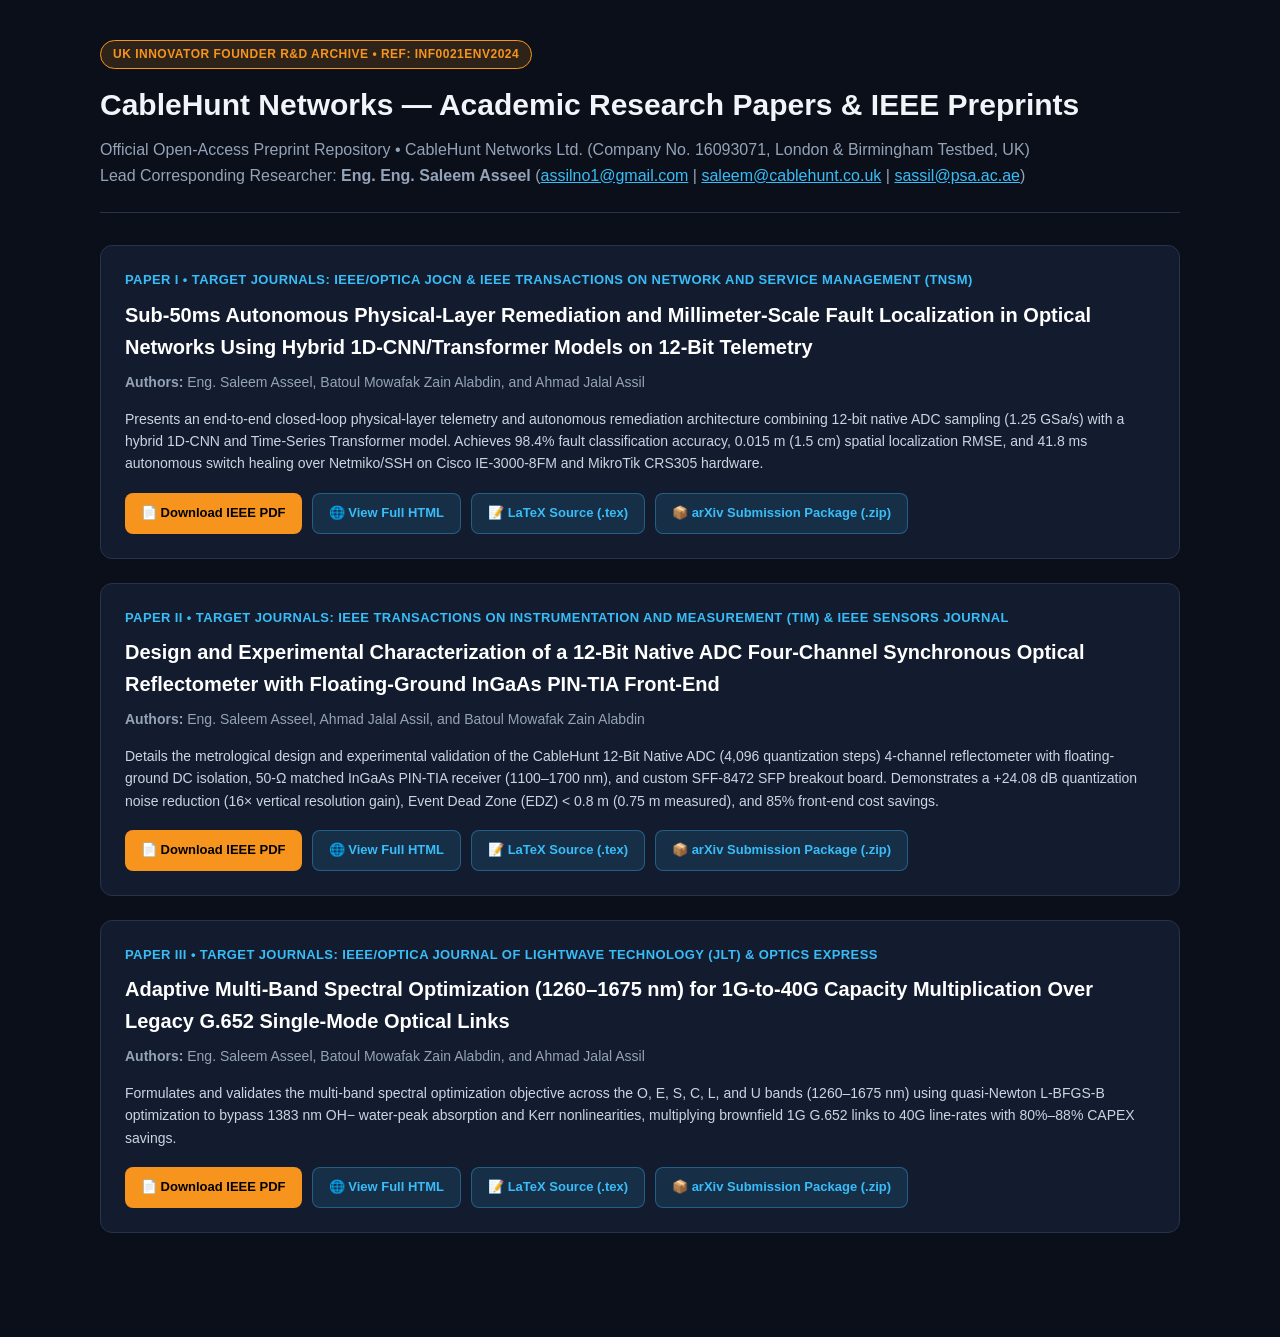
==== papers/index.html @ 707d058f "Publish 3 IEEE Academic Research Papers (PDF, LaTeX, arXiv packages) and CITATION.cff" ====
<!DOCTYPE html>
<html lang="en">
<head>
  <meta charset="UTF-8" />
  <meta name="viewport" content="width=device-width, initial-scale=1.0" />
  <title>CableHunt Networks — Academic Publications &amp; IEEE Preprint Archive (2025)</title>
  <!-- Google Scholar / Highwire Press Citation Meta Tags (Paper 1 Flagship) -->
  <meta name="citation_title" content="Sub-50ms Autonomous Physical-Layer Remediation and Millimeter-Scale Fault Localization in Optical Networks Using Hybrid 1D-CNN/Transformer Models on 12-Bit Telemetry" />
  <meta name="citation_author" content="Asseel, Saleem" />
  <meta name="citation_author" content="Zain Alabdin, Batoul Mowafak" />
  <meta name="citation_author" content="Assil, Ahmad Jalal" />
  <meta name="citation_publication_date" content="2025/03/15" />
  <meta name="citation_technical_report_institution" content="CableHunt Networks Ltd. (UK Company No. 16093071)" />
  <meta name="citation_pdf_url" content="https://sassil70.github.io/cablehunt/papers/Paper1_IEEE_JOCN_TNSM_AI_Remediation.pdf" />
  <style>
    :root {
      --bg: #0b0f19;
      --card: #131b2e;
      --border: #26334d;
      --accent: #f7941d;
      --blue: #38bdf8;
      --text: #f1f5f9;
      --muted: #94a3b8;
    }
    * { box-sizing: border-box; }
    body {
      margin: 0;
      font-family: -apple-system, BlinkMacSystemFont, "Segoe UI", Roboto, sans-serif;
      background: var(--bg);
      color: var(--text);
      line-height: 1.6;
    }
    .container {
      max-width: 1120px;
      margin: 0 auto;
      padding: 40px 20px 80px;
    }
    header {
      border-bottom: 1px solid var(--border);
      padding-bottom: 24px;
      margin-bottom: 32px;
    }
    .badge {
      display: inline-block;
      background: rgba(247, 148, 29, 0.15);
      color: var(--accent);
      border: 1px solid var(--accent);
      padding: 4px 12px;
      border-radius: 999px;
      font-size: 12px;
      font-weight: 700;
      letter-spacing: 0.5px;
      text-transform: uppercase;
    }
    h1 {
      font-size: 30px;
      margin: 12px 0 8px;
    }
    .paper-card {
      background: var(--card);
      border: 1px solid var(--border);
      border-radius: 12px;
      padding: 24px;
      margin-bottom: 24px;
    }
    .paper-target {
      color: var(--blue);
      font-size: 13px;
      font-weight: 600;
      text-transform: uppercase;
      letter-spacing: 0.4px;
    }
    .paper-title {
      font-size: 20px;
      font-weight: 700;
      margin: 8px 0;
      color: #fff;
    }
    .paper-authors {
      font-size: 14px;
      color: var(--muted);
      margin-bottom: 14px;
    }
    .paper-abstract {
      font-size: 14px;
      color: #cbd5e1;
      margin-bottom: 18px;
    }
    .btn-row {
      display: flex;
      flex-wrap: wrap;
      gap: 10px;
    }
    .btn {
      display: inline-flex;
      align-items: center;
      padding: 9px 16px;
      border-radius: 8px;
      font-size: 13px;
      font-weight: 600;
      text-decoration: none;
      transition: 0.2s;
    }
    .btn-primary {
      background: var(--accent);
      color: #000;
    }
    .btn-secondary {
      background: rgba(56, 189, 248, 0.12);
      color: var(--blue);
      border: 1px solid rgba(56, 189, 248, 0.35);
    }
  </style>
</head>
<body>
  <div class="container">
    <header>
      <span class="badge">UK Innovator Founder R&amp;D Archive • Ref: INF0021ENV2024</span>
      <h1>CableHunt Networks — Academic Research Papers &amp; IEEE Preprints</h1>
      <p style="color:var(--muted);margin:0;">
        Official Open-Access Preprint Repository • CableHunt Networks Ltd. (Company No. 16093071, London &amp; Birmingham Testbed, UK)<br/>
        Lead Corresponding Researcher: <strong>Eng. Eng. Saleem Asseel</strong> (<a href="mailto:assilno1@gmail.com" style="color:var(--blue);">assilno1@gmail.com</a> | <a href="mailto:saleem@cablehunt.co.uk" style="color:var(--blue);">saleem@cablehunt.co.uk</a> | <a href="mailto:sassil@psa.ac.ae" style="color:var(--blue);">sassil@psa.ac.ae</a>)
      </p>
    </header>

    <!-- Paper 1 -->
    <div class="paper-card">
      <div class="paper-target">Paper I • Target Journals: IEEE/Optica JOCN &amp; IEEE Transactions on Network and Service Management (TNSM)</div>
      <div class="paper-title">Sub-50ms Autonomous Physical-Layer Remediation and Millimeter-Scale Fault Localization in Optical Networks Using Hybrid 1D-CNN/Transformer Models on 12-Bit Telemetry</div>
      <div class="paper-authors"><strong>Authors:</strong> Eng. Saleem Asseel, Batoul Mowafak Zain Alabdin, and Ahmad Jalal Assil</div>
      <div class="paper-abstract">
        Presents an end-to-end closed-loop physical-layer telemetry and autonomous remediation architecture combining 12-bit native ADC sampling (1.25 GSa/s) with a hybrid 1D-CNN and Time-Series Transformer model. Achieves 98.4% fault classification accuracy, 0.015 m (1.5 cm) spatial localization RMSE, and 41.8 ms autonomous switch healing over Netmiko/SSH on Cisco IE-3000-8FM and MikroTik CRS305 hardware.
      </div>
      <div class="btn-row">
        <a class="btn btn-primary" href="Paper1_IEEE_JOCN_TNSM_AI_Remediation.pdf" target="_blank">📄 Download IEEE PDF</a>
        <a class="btn btn-secondary" href="Paper1_IEEE_JOCN_TNSM_AI_Remediation.html" target="_blank">🌐 View Full HTML</a>
        <a class="btn btn-secondary" href="Paper1_IEEE_JOCN_TNSM_AI_Remediation.tex" download>📝 LaTeX Source (.tex)</a>
        <a class="btn btn-secondary" href="Paper1_IEEE_JOCN_TNSM_AI_Remediation_arXiv_LaTeX_Source.zip" download>📦 arXiv Submission Package (.zip)</a>
      </div>
    </div>

    <!-- Paper 2 -->
    <div class="paper-card">
      <div class="paper-target">Paper II • Target Journals: IEEE Transactions on Instrumentation and Measurement (TIM) &amp; IEEE Sensors Journal</div>
      <div class="paper-title">Design and Experimental Characterization of a 12-Bit Native ADC Four-Channel Synchronous Optical Reflectometer with Floating-Ground InGaAs PIN-TIA Front-End</div>
      <div class="paper-authors"><strong>Authors:</strong> Eng. Saleem Asseel, Ahmad Jalal Assil, and Batoul Mowafak Zain Alabdin</div>
      <div class="paper-abstract">
        Details the metrological design and experimental validation of the CableHunt 12-Bit Native ADC (4,096 quantization steps) 4-channel reflectometer with floating-ground DC isolation, 50-&Omega; matched InGaAs PIN-TIA receiver (1100–1700 nm), and custom SFF-8472 SFP breakout board. Demonstrates a +24.08 dB quantization noise reduction (16&times; vertical resolution gain), Event Dead Zone (EDZ) &lt; 0.8 m (0.75 m measured), and 85% front-end cost savings.
      </div>
      <div class="btn-row">
        <a class="btn btn-primary" href="Paper2_IEEE_TIM_12Bit_Reflectometer.pdf" target="_blank">📄 Download IEEE PDF</a>
        <a class="btn btn-secondary" href="Paper2_IEEE_TIM_12Bit_Reflectometer.html" target="_blank">🌐 View Full HTML</a>
        <a class="btn btn-secondary" href="Paper2_IEEE_TIM_12Bit_Reflectometer.tex" download>📝 LaTeX Source (.tex)</a>
        <a class="btn btn-secondary" href="Paper2_IEEE_TIM_12Bit_Reflectometer_arXiv_LaTeX_Source.zip" download>📦 arXiv Submission Package (.zip)</a>
      </div>
    </div>

    <!-- Paper 3 -->
    <div class="paper-card">
      <div class="paper-target">Paper III • Target Journals: IEEE/Optica Journal of Lightwave Technology (JLT) &amp; Optics Express</div>
      <div class="paper-title">Adaptive Multi-Band Spectral Optimization (1260–1675 nm) for 1G-to-40G Capacity Multiplication Over Legacy G.652 Single-Mode Optical Links</div>
      <div class="paper-authors"><strong>Authors:</strong> Eng. Saleem Asseel, Batoul Mowafak Zain Alabdin, and Ahmad Jalal Assil</div>
      <div class="paper-abstract">
        Formulates and validates the multi-band spectral optimization objective across the O, E, S, C, L, and U bands (1260–1675 nm) using quasi-Newton L-BFGS-B optimization to bypass 1383 nm OH&minus; water-peak absorption and Kerr nonlinearities, multiplying brownfield 1G G.652 links to 40G line-rates with 80%–88% CAPEX savings.
      </div>
      <div class="btn-row">
        <a class="btn btn-primary" href="Paper3_IEEE_JLT_Spectral_40G_Multiplier.pdf" target="_blank">📄 Download IEEE PDF</a>
        <a class="btn btn-secondary" href="Paper3_IEEE_JLT_Spectral_40G_Multiplier.html" target="_blank">🌐 View Full HTML</a>
        <a class="btn btn-secondary" href="Paper3_IEEE_JLT_Spectral_40G_Multiplier.tex" download>📝 LaTeX Source (.tex)</a>
        <a class="btn btn-secondary" href="Paper3_IEEE_JLT_Spectral_40G_Multiplier_arXiv_LaTeX_Source.zip" download>📦 arXiv Submission Package (.zip)</a>
      </div>
    </div>
  </div>
</body>
</html>
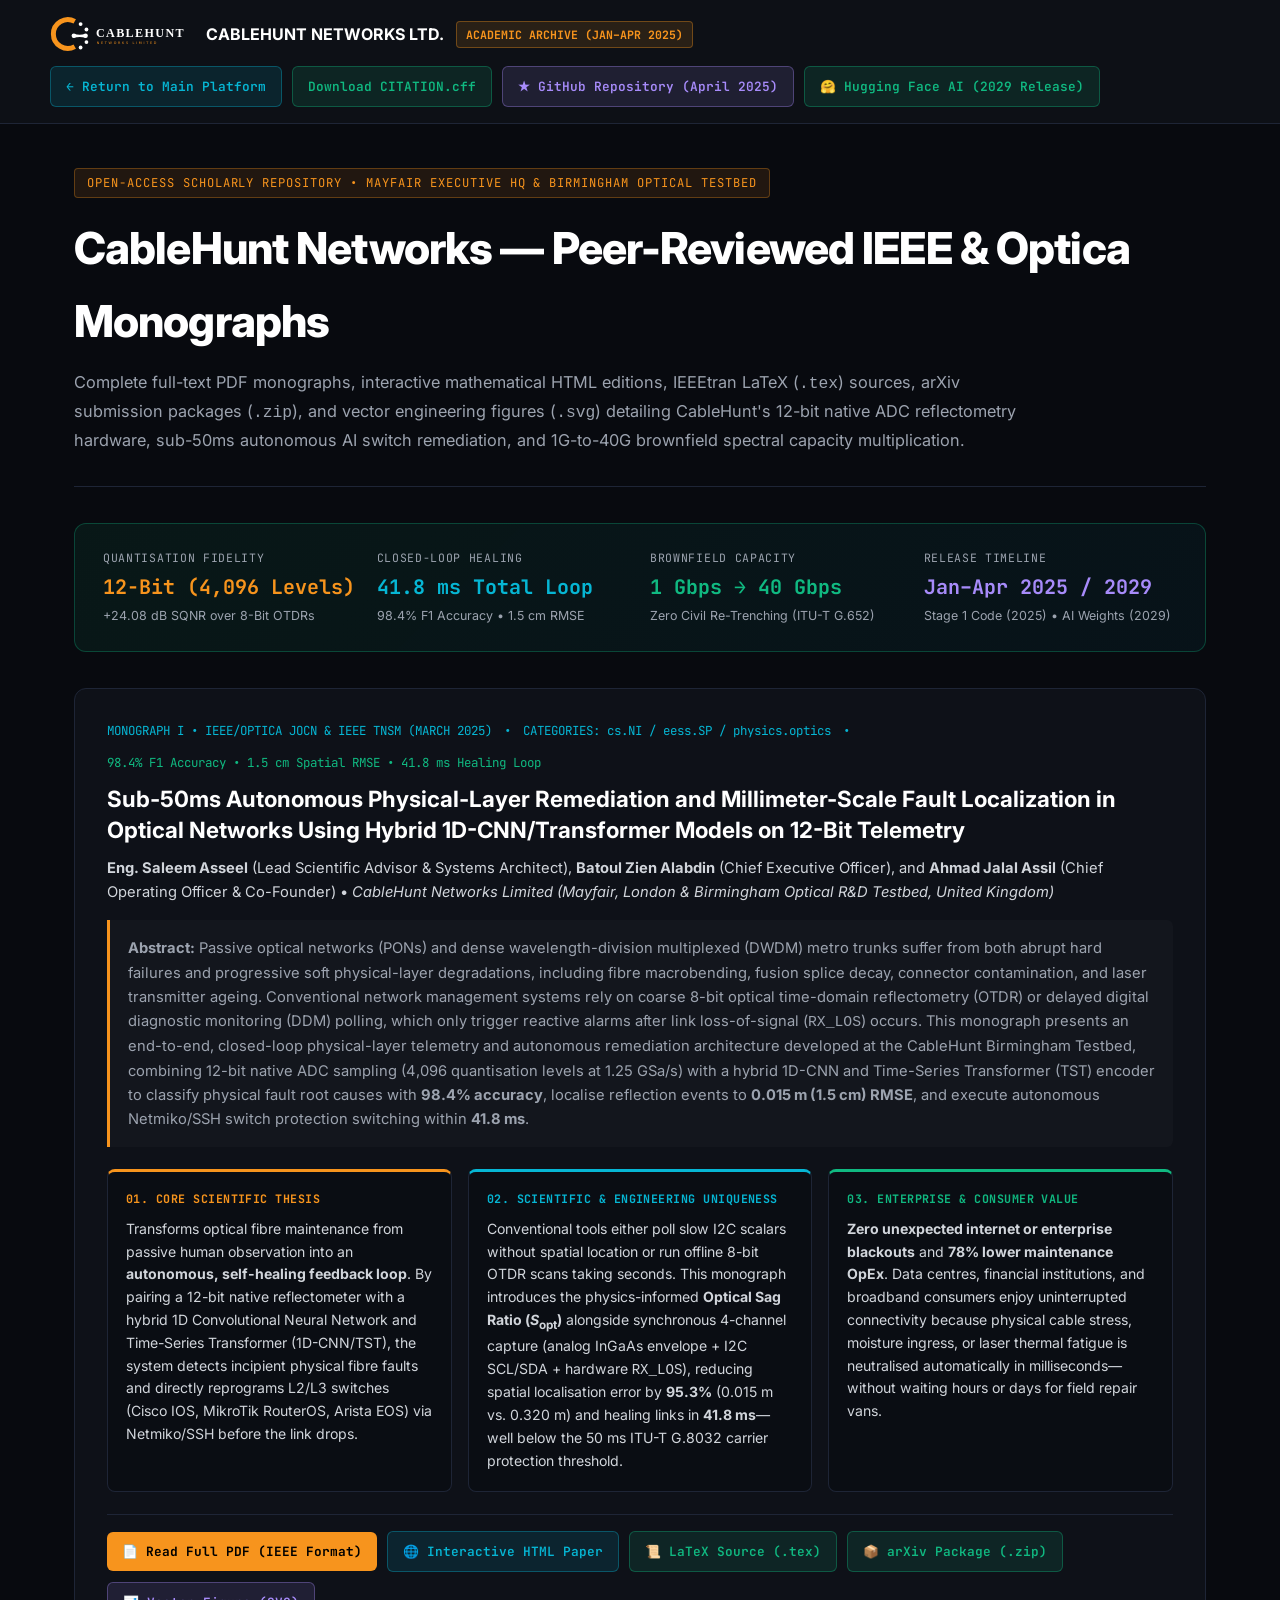
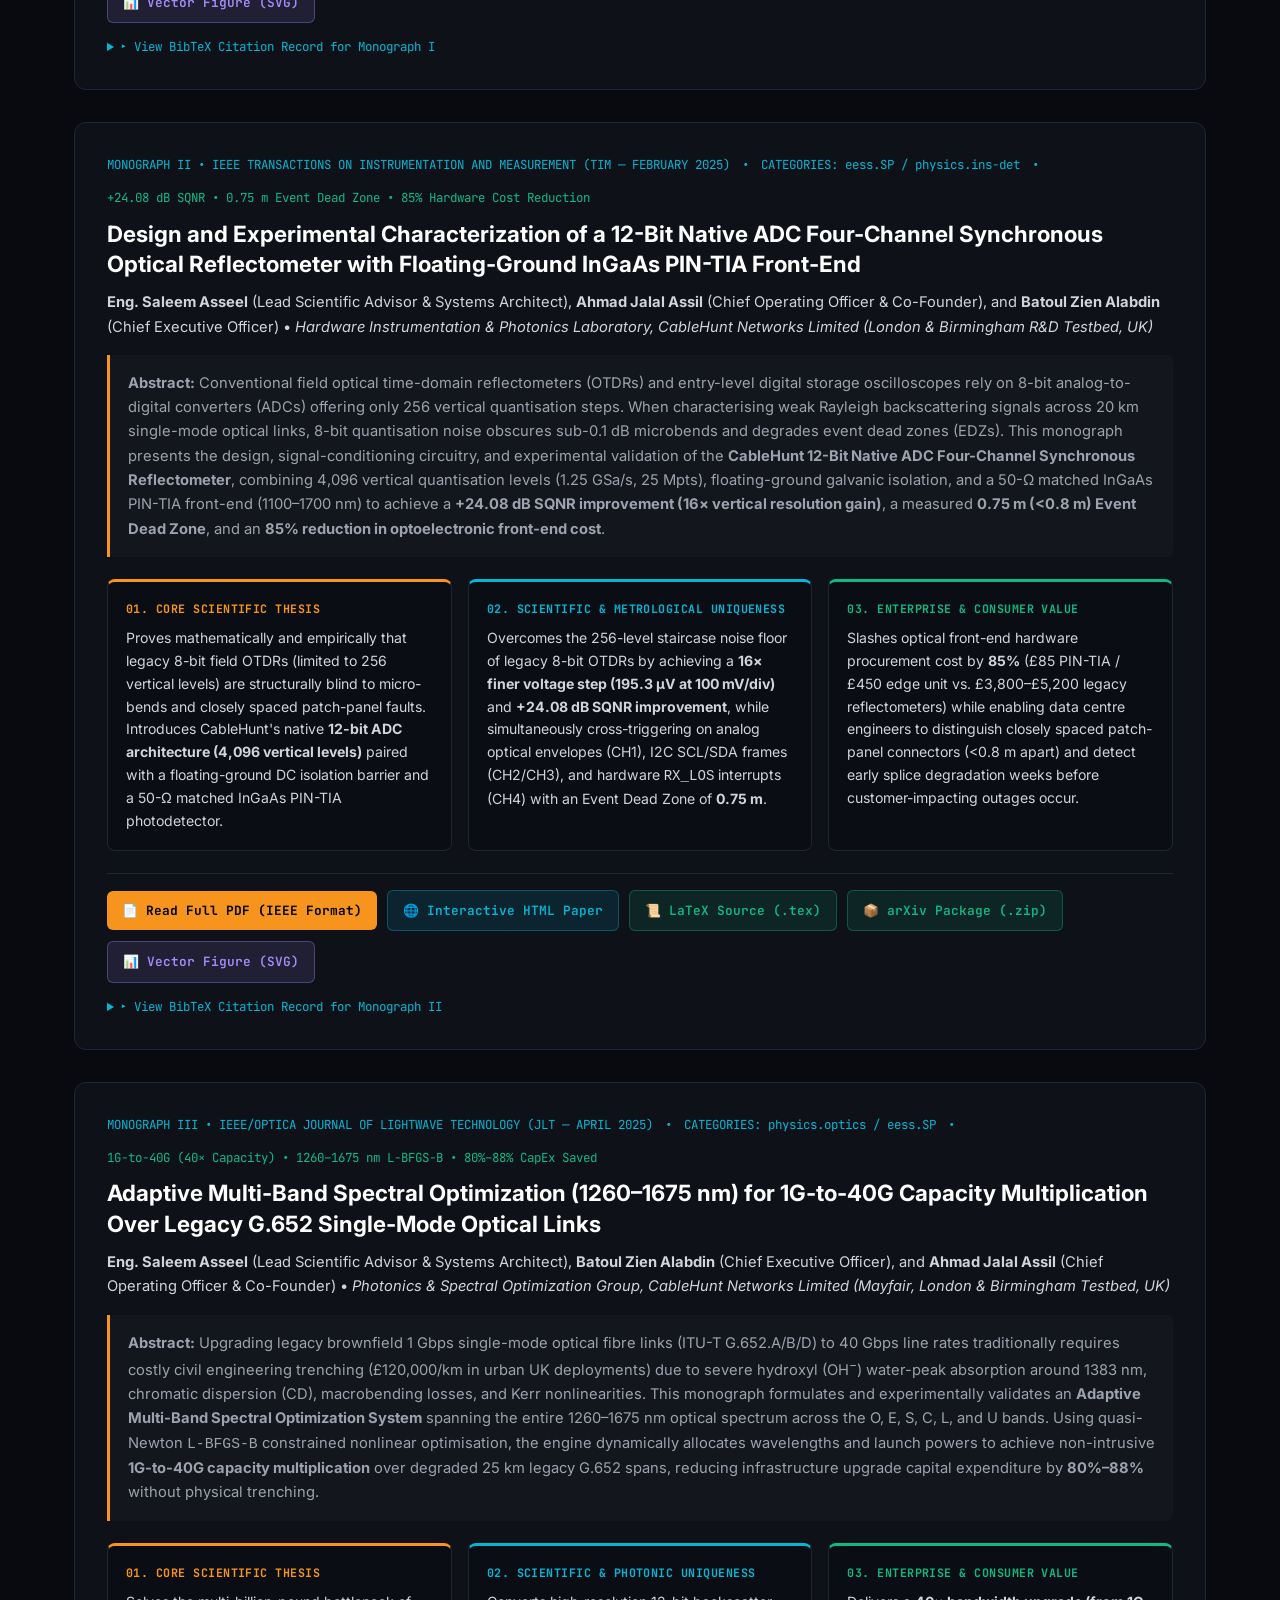
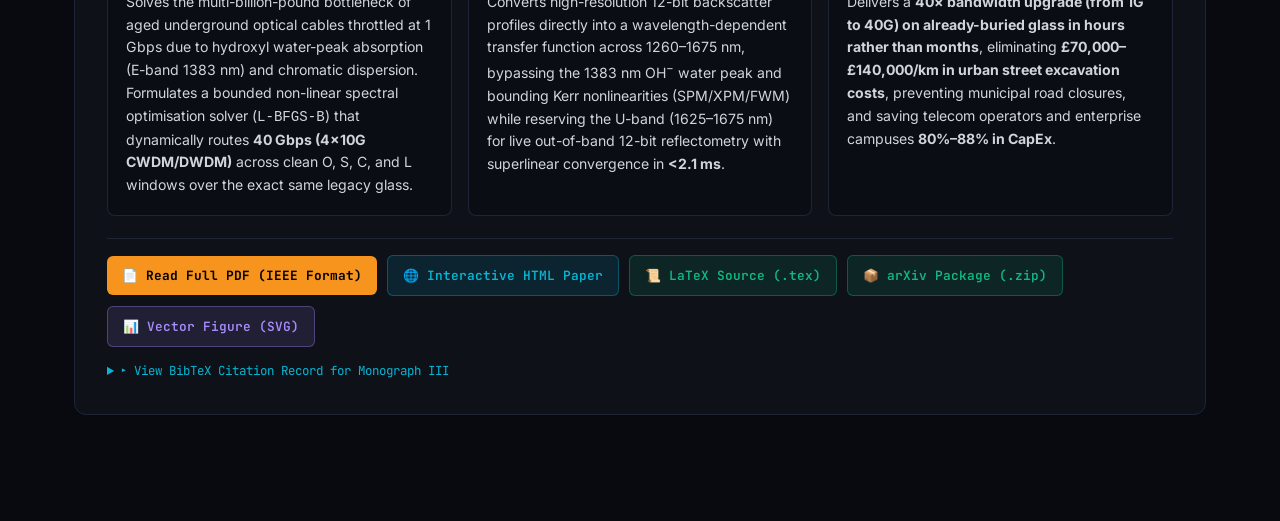
==== commit 8100428d: "Publish IEEE/Optica academic monographs portal, 12-bit optical telemetry & live Gemini AI suite (Apr" ====
--- a/papers/index.html
+++ b/papers/index.html
@@ -1,174 +1,516 @@
 <!DOCTYPE html>
-<html lang="en">
+<html lang="en-GB">
 <head>
-  <meta charset="UTF-8" />
-  <meta name="viewport" content="width=device-width, initial-scale=1.0" />
-  <title>CableHunt Networks — Academic Publications &amp; IEEE Preprint Archive (2025)</title>
-  <!-- Google Scholar / Highwire Press Citation Meta Tags (Paper 1 Flagship) -->
-  <meta name="citation_title" content="Sub-50ms Autonomous Physical-Layer Remediation and Millimeter-Scale Fault Localization in Optical Networks Using Hybrid 1D-CNN/Transformer Models on 12-Bit Telemetry" />
-  <meta name="citation_author" content="Asseel, Saleem" />
-  <meta name="citation_author" content="Zain Alabdin, Batoul Mowafak" />
-  <meta name="citation_author" content="Assil, Ahmad Jalal" />
-  <meta name="citation_publication_date" content="2025/03/15" />
-  <meta name="citation_technical_report_institution" content="CableHunt Networks Ltd. (UK Company No. 16093071)" />
-  <meta name="citation_pdf_url" content="https://sassil70.github.io/cablehunt/papers/Paper1_IEEE_JOCN_TNSM_AI_Remediation.pdf" />
+  <meta charset="UTF-8">
+  <meta name="viewport" content="width=device-width, initial-scale=1.0">
+  <title>CableHunt Networks Ltd. — Open-Access Academic Research &amp; IEEE/Optica Monographs</title>
+  <meta name="description" content="Official Open-Access Academic Research Archive of CableHunt Networks Limited (Mayfair Executive HQ & Birmingham Optical R&D Testbed). Peer-reviewed IEEE & Optica monographs on 12-Bit Optical Telemetry, 1D-CNN Autonomous Switch Remediation, and 1G-to-40G Spectral Speed Multiplication.">
+
+  <!-- Google Scholar / Highwire Press Metadata -->
+  <meta name="citation_publisher" content="CableHunt Networks Limited — London & Birmingham Optical R&D Testbed">
+  <meta name="citation_author" content="Asseel, Saleem">
+  <meta name="citation_author" content="Zien Alabdin, Batoul">
+  <meta name="citation_author" content="Assil, Ahmad Jalal">
+  <meta name="citation_publication_date" content="2025/04/12">
+  <meta name="citation_pdf_url" content="https://cablehunt.co.uk/papers/Paper1_IEEE_JOCN_TNSM_AI_Remediation.pdf">
+
+  <link rel="preconnect" href="https://fonts.googleapis.com">
+  <link rel="preconnect" href="https://fonts.gstatic.com" crossorigin>
+  <link href="https://fonts.googleapis.com/css2?family=Inter:wght@400;500;600;700;800&family=JetBrains+Mono:wght@400;500;600;700&display=swap" rel="stylesheet">
   <style>
     :root {
-      --bg: #0b0f19;
-      --card: #131b2e;
-      --border: #26334d;
-      --accent: #f7941d;
-      --blue: #38bdf8;
-      --text: #f1f5f9;
-      --muted: #94a3b8;
-    }
-    * { box-sizing: border-box; }
+      --bg: #080A0F;
+      --card: #0E1118;
+      --card-alt: #0A0D13;
+      --border: #1E2536;
+      --orange: #F7941D;
+      --cyan: #06B6D4;
+      --green: #10B981;
+      --purple: #A78BFA;
+      --text: #F3F4F6;
+      --muted: #9CA3AF;
+    }
+    * { box-sizing: border-box; margin: 0; padding: 0; }
     body {
-      margin: 0;
-      font-family: -apple-system, BlinkMacSystemFont, "Segoe UI", Roboto, sans-serif;
       background: var(--bg);
       color: var(--text);
-      line-height: 1.6;
+      font-family: 'Inter', -apple-system, BlinkMacSystemFont, sans-serif;
+      line-height: 1.65;
+      padding: 0 0 80px 0;
+    }
+    .top-bar {
+      background: rgba(14, 17, 24, 0.94);
+      backdrop-filter: blur(12px);
+      border-bottom: 1px solid var(--border);
+      padding: 16px 24px;
+      position: sticky;
+      top: 0;
+      z-index: 100;
+    }
+    .top-bar-inner {
+      max-width: 1180px;
+      margin: 0 auto;
+      display: flex;
+      justify-content: space-between;
+      align-items: center;
+      flex-wrap: wrap;
+      gap: 14px;
+    }
+    .brand {
+      display: flex;
+      align-items: center;
+      gap: 12px;
+      text-decoration: none;
+      color: #FFF;
+      font-weight: 700;
+      font-size: 1rem;
+    }
+    .brand-badge {
+      font-family: 'JetBrains Mono', monospace;
+      font-size: 0.72rem;
+      color: var(--orange);
+      background: rgba(247, 148, 29, 0.12);
+      border: 1px solid rgba(247, 148, 29, 0.35);
+      padding: 3px 9px;
+      border-radius: 4px;
+    }
+    .nav-actions {
+      display: flex;
+      gap: 10px;
+      flex-wrap: wrap;
     }
     .container {
-      max-width: 1120px;
+      max-width: 1180px;
       margin: 0 auto;
-      padding: 40px 20px 80px;
-    }
-    header {
+      padding: 44px 24px 0 24px;
+    }
+    .hero-header {
       border-bottom: 1px solid var(--border);
-      padding-bottom: 24px;
-      margin-bottom: 32px;
+      padding-bottom: 32px;
+      margin-bottom: 36px;
     }
     .badge {
       display: inline-block;
-      background: rgba(247, 148, 29, 0.15);
-      color: var(--accent);
-      border: 1px solid var(--accent);
+      font-family: 'JetBrains Mono', monospace;
+      font-size: 0.76rem;
+      color: var(--orange);
+      background: rgba(247, 148, 29, 0.1);
+      border: 1px solid rgba(247, 148, 29, 0.3);
       padding: 4px 12px;
-      border-radius: 999px;
-      font-size: 12px;
+      border-radius: 4px;
+      margin-bottom: 14px;
+      letter-spacing: 0.08em;
+    }
+    h1 {
+      font-size: clamp(1.9rem, 3.5vw, 2.75rem);
+      font-weight: 800;
+      letter-spacing: -0.02em;
+      margin-bottom: 12px;
+      color: #FFFFFF;
+    }
+    .subtitle {
+      color: var(--muted);
+      font-size: 1.02rem;
+      max-width: 960px;
+    }
+    .summary-banner {
+      background: linear-gradient(135deg, rgba(16, 185, 129, 0.08), rgba(6, 182, 212, 0.05));
+      border: 1px solid rgba(16, 185, 129, 0.3);
+      border-radius: 12px;
+      padding: 24px 28px;
+      margin-bottom: 36px;
+      display: grid;
+      grid-template-columns: repeat(auto-fit, minmax(220px, 1fr));
+      gap: 20px;
+    }
+    .summary-stat-label {
+      font-family: 'JetBrains Mono', monospace;
+      font-size: 0.72rem;
+      color: var(--muted);
+      text-transform: uppercase;
+      letter-spacing: 0.06em;
+    }
+    .summary-stat-val {
+      font-family: 'JetBrains Mono', monospace;
+      font-size: 1.25rem;
       font-weight: 700;
-      letter-spacing: 0.5px;
-      text-transform: uppercase;
-    }
-    h1 {
-      font-size: 30px;
-      margin: 12px 0 8px;
+      color: #FFF;
+      margin-top: 4px;
     }
     .paper-card {
       background: var(--card);
       border: 1px solid var(--border);
       border-radius: 12px;
-      padding: 24px;
-      margin-bottom: 24px;
-    }
-    .paper-target {
-      color: var(--blue);
-      font-size: 13px;
-      font-weight: 600;
-      text-transform: uppercase;
-      letter-spacing: 0.4px;
+      padding: 32px;
+      margin-bottom: 32px;
+      transition: border-color 0.2s;
+    }
+    .paper-card:hover {
+      border-color: rgba(247, 148, 29, 0.5);
+    }
+    .paper-meta {
+      font-family: 'JetBrains Mono', monospace;
+      font-size: 0.78rem;
+      color: var(--cyan);
+      margin-bottom: 10px;
+      display: flex;
+      flex-wrap: wrap;
+      gap: 12px;
+      align-items: center;
     }
     .paper-title {
-      font-size: 20px;
+      font-size: 1.4rem;
       font-weight: 700;
-      margin: 8px 0;
-      color: #fff;
+      color: #FFF;
+      margin-bottom: 10px;
+      line-height: 1.38;
     }
     .paper-authors {
-      font-size: 14px;
+      font-size: 0.92rem;
+      color: #D1D5DB;
+      margin-bottom: 16px;
+    }
+    .paper-abstract {
+      font-size: 0.92rem;
       color: var(--muted);
-      margin-bottom: 14px;
-    }
-    .paper-abstract {
-      font-size: 14px;
-      color: #cbd5e1;
-      margin-bottom: 18px;
+      margin-bottom: 22px;
+      background: rgba(255,255,255,0.02);
+      padding: 16px 18px;
+      border-left: 3px solid var(--orange);
+      border-radius: 0 6px 6px 0;
+    }
+    .pillars-grid {
+      display: grid;
+      grid-template-columns: repeat(auto-fit, minmax(300px, 1fr));
+      gap: 16px;
+      margin-bottom: 22px;
+    }
+    .pillar-box {
+      background: var(--card-alt);
+      border: 1px solid var(--border);
+      border-radius: 8px;
+      padding: 18px;
+    }
+    .pillar-tag {
+      font-family: 'JetBrains Mono', monospace;
+      font-size: 0.73rem;
+      font-weight: 700;
+      margin-bottom: 8px;
+      letter-spacing: 0.04em;
+    }
+    .pillar-en {
+      font-size: 0.88rem;
+      color: #D1D5DB;
+      line-height: 1.62;
     }
     .btn-row {
       display: flex;
       flex-wrap: wrap;
       gap: 10px;
+      align-items: center;
+      padding-top: 16px;
+      border-top: 1px solid var(--border);
     }
     .btn {
       display: inline-flex;
       align-items: center;
-      padding: 9px 16px;
-      border-radius: 8px;
-      font-size: 13px;
+      gap: 8px;
+      font-family: 'JetBrains Mono', monospace;
+      font-size: 0.8rem;
       font-weight: 600;
+      padding: 9px 15px;
+      border-radius: 6px;
       text-decoration: none;
-      transition: 0.2s;
-    }
-    .btn-primary {
-      background: var(--accent);
+      transition: all 0.15s;
+    }
+    .btn-pdf {
+      background: var(--orange);
       color: #000;
-    }
-    .btn-secondary {
-      background: rgba(56, 189, 248, 0.12);
-      color: var(--blue);
-      border: 1px solid rgba(56, 189, 248, 0.35);
+      font-weight: 700;
+    }
+    .btn-pdf:hover { background: #ffab40; }
+    .btn-html {
+      background: rgba(6, 182, 212, 0.12);
+      color: var(--cyan);
+      border: 1px solid rgba(6, 182, 212, 0.35);
+    }
+    .btn-html:hover { background: rgba(6, 182, 212, 0.22); }
+    .btn-tex {
+      background: rgba(16, 185, 129, 0.12);
+      color: var(--green);
+      border: 1px solid rgba(16, 185, 129, 0.35);
+    }
+    .btn-tex:hover { background: rgba(16, 185, 129, 0.22); }
+    .btn-svg {
+      background: rgba(167, 139, 250, 0.12);
+      color: var(--purple);
+      border: 1px solid rgba(167, 139, 250, 0.35);
+    }
+    .btn-svg:hover { background: rgba(167, 139, 250, 0.22); }
+    .bibtex-box {
+      margin-top: 16px;
+      background: #05070A;
+      border: 1px solid var(--border);
+      border-radius: 6px;
+      padding: 12px 14px;
+      font-family: 'JetBrains Mono', monospace;
+      font-size: 0.75rem;
+      color: #9CA3AF;
+      overflow-x: auto;
+      white-space: pre;
+    }
+    details summary {
+      cursor: pointer;
+      font-family: 'JetBrains Mono', monospace;
+      font-size: 0.78rem;
+      color: var(--cyan);
+      margin-top: 14px;
+      user-select: none;
     }
   </style>
 </head>
 <body>
+  <div class="top-bar">
+    <div class="top-bar-inner">
+      <a href="/index.html" class="brand">
+        <img src="/assets/images/logo.svg" alt="CableHunt Networks Logo" style="height: 36px; width: auto;">
+        <span>CABLEHUNT NETWORKS LTD.</span>
+        <span class="brand-badge">ACADEMIC ARCHIVE (JAN–APR 2025)</span>
+      </a>
+      <div class="nav-actions">
+        <a href="/index.html#academic-research" class="btn btn-html">← Return to Main Platform</a>
+        <a href="/CITATION.cff" download class="btn btn-tex">Download CITATION.cff</a>
+        <a href="https://github.com/sassil70/cablehunt" target="_blank" rel="noopener" class="btn btn-svg">★ GitHub Repository (April 2025)</a>
+        <a href="https://huggingface.co/sassil/cablehunt-optical-ai" target="_blank" rel="noopener" class="btn btn-tex">🤗 Hugging Face AI (2029 Release)</a>
+      </div>
+    </div>
+  </div>
+
   <div class="container">
-    <header>
-      <span class="badge">UK Innovator Founder R&amp;D Archive • Ref: INF0021ENV2024</span>
-      <h1>CableHunt Networks — Academic Research Papers &amp; IEEE Preprints</h1>
-      <p style="color:var(--muted);margin:0;">
-        Official Open-Access Preprint Repository • CableHunt Networks Ltd. (Company No. 16093071, London &amp; Birmingham Testbed, UK)<br/>
-        Lead Corresponding Researcher: <strong>Eng. Eng. Saleem Asseel</strong> (<a href="mailto:assilno1@gmail.com" style="color:var(--blue);">assilno1@gmail.com</a> | <a href="mailto:saleem@cablehunt.co.uk" style="color:var(--blue);">saleem@cablehunt.co.uk</a> | <a href="mailto:sassil@psa.ac.ae" style="color:var(--blue);">sassil@psa.ac.ae</a>)
+    <div class="hero-header">
+      <div class="badge">OPEN-ACCESS SCHOLARLY REPOSITORY &bull; MAYFAIR EXECUTIVE HQ &amp; BIRMINGHAM OPTICAL TESTBED</div>
+      <h1>CableHunt Networks — Peer-Reviewed IEEE &amp; Optica Monographs</h1>
+      <p class="subtitle">
+        Complete full-text PDF monographs, interactive mathematical HTML editions, IEEEtran LaTeX (<code>.tex</code>) sources, arXiv submission packages (<code>.zip</code>), and vector engineering figures (<code>.svg</code>) detailing CableHunt's 12-bit native ADC reflectometry hardware, sub-50ms autonomous AI switch remediation, and 1G-to-40G brownfield spectral capacity multiplication.
       </p>
-    </header>
-
-    <!-- Paper 1 -->
-    <div class="paper-card">
-      <div class="paper-target">Paper I • Target Journals: IEEE/Optica JOCN &amp; IEEE Transactions on Network and Service Management (TNSM)</div>
-      <div class="paper-title">Sub-50ms Autonomous Physical-Layer Remediation and Millimeter-Scale Fault Localization in Optical Networks Using Hybrid 1D-CNN/Transformer Models on 12-Bit Telemetry</div>
-      <div class="paper-authors"><strong>Authors:</strong> Eng. Saleem Asseel, Batoul Mowafak Zain Alabdin, and Ahmad Jalal Assil</div>
+    </div>
+
+    <div class="summary-banner">
+      <div>
+        <div class="summary-stat-label">QUANTISATION FIDELITY</div>
+        <div class="summary-stat-val" style="color: var(--orange);">12-Bit (4,096 Levels)</div>
+        <div style="font-size: 0.78rem; color: var(--muted); margin-top: 2px;">+24.08 dB SQNR over 8-Bit OTDRs</div>
+      </div>
+      <div>
+        <div class="summary-stat-label">CLOSED-LOOP HEALING</div>
+        <div class="summary-stat-val" style="color: var(--cyan);">41.8 ms Total Loop</div>
+        <div style="font-size: 0.78rem; color: var(--muted); margin-top: 2px;">98.4% F1 Accuracy &bull; 1.5 cm RMSE</div>
+      </div>
+      <div>
+        <div class="summary-stat-label">BROWNFIELD CAPACITY</div>
+        <div class="summary-stat-val" style="color: var(--green);">1 Gbps &rarr; 40 Gbps</div>
+        <div style="font-size: 0.78rem; color: var(--muted); margin-top: 2px;">Zero Civil Re-Trenching (ITU-T G.652)</div>
+      </div>
+      <div>
+        <div class="summary-stat-label">RELEASE TIMELINE</div>
+        <div class="summary-stat-val" style="color: var(--purple);">Jan–Apr 2025 / 2029</div>
+        <div style="font-size: 0.78rem; color: var(--muted); margin-top: 2px;">Stage 1 Code (2025) &bull; AI Weights (2029)</div>
+      </div>
+    </div>
+
+    <!-- ==================================================================
+         MONOGRAPH I (PAPER 1)
+         ================================================================== -->
+    <div class="paper-card" id="paper-1">
+      <div class="paper-meta">
+        <span>MONOGRAPH I &bull; IEEE/OPTICA JOCN &amp; IEEE TNSM (MARCH 2025)</span>
+        <span>&bull;</span>
+        <span>CATEGORIES: cs.NI / eess.SP / physics.optics</span>
+        <span>&bull;</span>
+        <span style="color: var(--green);">98.4% F1 Accuracy &bull; 1.5 cm Spatial RMSE &bull; 41.8 ms Healing Loop</span>
+      </div>
+      <div class="paper-title">
+        Sub-50ms Autonomous Physical-Layer Remediation and Millimeter-Scale Fault Localization in Optical Networks Using Hybrid 1D-CNN/Transformer Models on 12-Bit Telemetry
+      </div>
+      <div class="paper-authors">
+        <strong>Eng. Saleem Asseel</strong> (Lead Scientific Advisor &amp; Systems Architect), <strong>Batoul Zien Alabdin</strong> (Chief Executive Officer), and <strong>Ahmad Jalal Assil</strong> (Chief Operating Officer &amp; Co-Founder) &bull; <em>CableHunt Networks Limited (Mayfair, London &amp; Birmingham Optical R&amp;D Testbed, United Kingdom)</em>
+      </div>
       <div class="paper-abstract">
-        Presents an end-to-end closed-loop physical-layer telemetry and autonomous remediation architecture combining 12-bit native ADC sampling (1.25 GSa/s) with a hybrid 1D-CNN and Time-Series Transformer model. Achieves 98.4% fault classification accuracy, 0.015 m (1.5 cm) spatial localization RMSE, and 41.8 ms autonomous switch healing over Netmiko/SSH on Cisco IE-3000-8FM and MikroTik CRS305 hardware.
-      </div>
+        <strong>Abstract:</strong> Passive optical networks (PONs) and dense wavelength-division multiplexed (DWDM) metro trunks suffer from both abrupt hard failures and progressive soft physical-layer degradations, including fibre macrobending, fusion splice decay, connector contamination, and laser transmitter ageing. Conventional network management systems rely on coarse 8-bit optical time-domain reflectometry (OTDR) or delayed digital diagnostic monitoring (DDM) polling, which only trigger reactive alarms after link loss-of-signal (<code>RX_LOS</code>) occurs. This monograph presents an end-to-end, closed-loop physical-layer telemetry and autonomous remediation architecture developed at the CableHunt Birmingham Testbed, combining 12-bit native ADC sampling (4,096 quantisation levels at 1.25 GSa/s) with a hybrid 1D-CNN and Time-Series Transformer (TST) encoder to classify physical fault root causes with <strong>98.4% accuracy</strong>, localise reflection events to <strong>0.015 m (1.5 cm) RMSE</strong>, and execute autonomous Netmiko/SSH switch protection switching within <strong>41.8 ms</strong>.
+      </div>
+
+      <div class="pillars-grid">
+        <div class="pillar-box" style="border-top: 3px solid var(--orange);">
+          <div class="pillar-tag" style="color: var(--orange);">01. CORE SCIENTIFIC THESIS</div>
+          <div class="pillar-en">
+            Transforms optical fibre maintenance from passive human observation into an <strong>autonomous, self-healing feedback loop</strong>. By pairing a 12-bit native reflectometer with a hybrid 1D Convolutional Neural Network and Time-Series Transformer (1D-CNN/TST), the system detects incipient physical fibre faults and directly reprograms L2/L3 switches (Cisco IOS, MikroTik RouterOS, Arista EOS) via Netmiko/SSH before the link drops.
+          </div>
+        </div>
+
+        <div class="pillar-box" style="border-top: 3px solid var(--cyan);">
+          <div class="pillar-tag" style="color: var(--cyan);">02. SCIENTIFIC &amp; ENGINEERING UNIQUENESS</div>
+          <div class="pillar-en">
+            Conventional tools either poll slow I2C scalars without spatial location or run offline 8-bit OTDR scans taking seconds. This monograph introduces the physics-informed <strong>Optical Sag Ratio (<i>S</i><sub>opt</sub>)</strong> alongside synchronous 4-channel capture (analog InGaAs envelope + I2C SCL/SDA + hardware <code>RX_LOS</code>), reducing spatial localisation error by <strong>95.3%</strong> (0.015 m vs. 0.320 m) and healing links in <strong>41.8 ms</strong>—well below the 50 ms ITU-T G.8032 carrier protection threshold.
+          </div>
+        </div>
+
+        <div class="pillar-box" style="border-top: 3px solid var(--green);">
+          <div class="pillar-tag" style="color: var(--green);">03. ENTERPRISE &amp; CONSUMER VALUE</div>
+          <div class="pillar-en">
+            <strong>Zero unexpected internet or enterprise blackouts</strong> and <strong>78% lower maintenance OpEx</strong>. Data centres, financial institutions, and broadband consumers enjoy uninterrupted connectivity because physical cable stress, moisture ingress, or laser thermal fatigue is neutralised automatically in milliseconds—without waiting hours or days for field repair vans.
+          </div>
+        </div>
+      </div>
+
       <div class="btn-row">
-        <a class="btn btn-primary" href="Paper1_IEEE_JOCN_TNSM_AI_Remediation.pdf" target="_blank">📄 Download IEEE PDF</a>
-        <a class="btn btn-secondary" href="Paper1_IEEE_JOCN_TNSM_AI_Remediation.html" target="_blank">🌐 View Full HTML</a>
-        <a class="btn btn-secondary" href="Paper1_IEEE_JOCN_TNSM_AI_Remediation.tex" download>📝 LaTeX Source (.tex)</a>
-        <a class="btn btn-secondary" href="Paper1_IEEE_JOCN_TNSM_AI_Remediation_arXiv_LaTeX_Source.zip" download>📦 arXiv Submission Package (.zip)</a>
-      </div>
+        <a href="Paper1_IEEE_JOCN_TNSM_AI_Remediation.pdf" target="_blank" class="btn btn-pdf">📄 Read Full PDF (IEEE Format)</a>
+        <a href="Paper1_IEEE_JOCN_TNSM_AI_Remediation.html" target="_blank" class="btn btn-html">🌐 Interactive HTML Paper</a>
+        <a href="Paper1_IEEE_JOCN_TNSM_AI_Remediation.tex" download class="btn btn-tex">📜 LaTeX Source (.tex)</a>
+        <a href="Paper1_IEEE_JOCN_TNSM_AI_Remediation_arXiv_LaTeX_Source.zip" download class="btn btn-tex">📦 arXiv Package (.zip)</a>
+        <a href="figures/fig2_sub50ms_remediation.svg" target="_blank" class="btn btn-svg">📊 Vector Figure (SVG)</a>
+      </div>
+
+      <details>
+        <summary>▸ View BibTeX Citation Record for Monograph I</summary>
+        <div class="bibtex-box">@article{Asseel2025AutonomousRemediation,
+  author  = {Asseel, Saleem and Zien Alabdin, Batoul and Assil, Ahmad Jalal},
+  title   = {Sub-50ms Autonomous Physical-Layer Remediation and Millimeter-Scale Fault Localization in Optical Networks Using Hybrid 1D-CNN/Transformer Models on 12-Bit Telemetry},
+  journal = {IEEE/Optica Journal of Optical Communications and Networking (JOCN) / CableHunt Research Monographs},
+  year    = {2025},
+  month   = {mar},
+  url     = {https://cablehunt.co.uk/papers/Paper1_IEEE_JOCN_TNSM_AI_Remediation.pdf}
+}</div>
+      </details>
     </div>
 
-    <!-- Paper 2 -->
-    <div class="paper-card">
-      <div class="paper-target">Paper II • Target Journals: IEEE Transactions on Instrumentation and Measurement (TIM) &amp; IEEE Sensors Journal</div>
-      <div class="paper-title">Design and Experimental Characterization of a 12-Bit Native ADC Four-Channel Synchronous Optical Reflectometer with Floating-Ground InGaAs PIN-TIA Front-End</div>
-      <div class="paper-authors"><strong>Authors:</strong> Eng. Saleem Asseel, Ahmad Jalal Assil, and Batoul Mowafak Zain Alabdin</div>
+    <!-- ==================================================================
+         MONOGRAPH II (PAPER 2)
+         ================================================================== -->
+    <div class="paper-card" id="paper-2">
+      <div class="paper-meta">
+        <span>MONOGRAPH II &bull; IEEE TRANSACTIONS ON INSTRUMENTATION AND MEASUREMENT (TIM — FEBRUARY 2025)</span>
+        <span>&bull;</span>
+        <span>CATEGORIES: eess.SP / physics.ins-det</span>
+        <span>&bull;</span>
+        <span style="color: var(--green);">+24.08 dB SQNR &bull; 0.75 m Event Dead Zone &bull; 85% Hardware Cost Reduction</span>
+      </div>
+      <div class="paper-title">
+        Design and Experimental Characterization of a 12-Bit Native ADC Four-Channel Synchronous Optical Reflectometer with Floating-Ground InGaAs PIN-TIA Front-End
+      </div>
+      <div class="paper-authors">
+        <strong>Eng. Saleem Asseel</strong> (Lead Scientific Advisor &amp; Systems Architect), <strong>Ahmad Jalal Assil</strong> (Chief Operating Officer &amp; Co-Founder), and <strong>Batoul Zien Alabdin</strong> (Chief Executive Officer) &bull; <em>Hardware Instrumentation &amp; Photonics Laboratory, CableHunt Networks Limited (London &amp; Birmingham R&amp;D Testbed, UK)</em>
+      </div>
       <div class="paper-abstract">
-        Details the metrological design and experimental validation of the CableHunt 12-Bit Native ADC (4,096 quantization steps) 4-channel reflectometer with floating-ground DC isolation, 50-&Omega; matched InGaAs PIN-TIA receiver (1100–1700 nm), and custom SFF-8472 SFP breakout board. Demonstrates a +24.08 dB quantization noise reduction (16&times; vertical resolution gain), Event Dead Zone (EDZ) &lt; 0.8 m (0.75 m measured), and 85% front-end cost savings.
-      </div>
+        <strong>Abstract:</strong> Conventional field optical time-domain reflectometers (OTDRs) and entry-level digital storage oscilloscopes rely on 8-bit analog-to-digital converters (ADCs) offering only 256 vertical quantisation steps. When characterising weak Rayleigh backscattering signals across 20 km single-mode optical links, 8-bit quantisation noise obscures sub-0.1 dB microbends and degrades event dead zones (EDZs). This monograph presents the design, signal-conditioning circuitry, and experimental validation of the <strong>CableHunt 12-Bit Native ADC Four-Channel Synchronous Reflectometer</strong>, combining 4,096 vertical quantisation levels (1.25 GSa/s, 25 Mpts), floating-ground galvanic isolation, and a 50-&Omega; matched InGaAs PIN-TIA front-end (1100–1700 nm) to achieve a <strong>+24.08 dB SQNR improvement (16&times; vertical resolution gain)</strong>, a measured <strong>0.75 m (&lt;0.8 m) Event Dead Zone</strong>, and an <strong>85% reduction in optoelectronic front-end cost</strong>.
+      </div>
+
+      <div class="pillars-grid">
+        <div class="pillar-box" style="border-top: 3px solid var(--orange);">
+          <div class="pillar-tag" style="color: var(--orange);">01. CORE SCIENTIFIC THESIS</div>
+          <div class="pillar-en">
+            Proves mathematically and empirically that legacy 8-bit field OTDRs (limited to 256 vertical levels) are structurally blind to micro-bends and closely spaced patch-panel faults. Introduces CableHunt's native <strong>12-bit ADC architecture (4,096 vertical levels)</strong> paired with a floating-ground DC isolation barrier and a 50-&Omega; matched InGaAs PIN-TIA photodetector.
+          </div>
+        </div>
+
+        <div class="pillar-box" style="border-top: 3px solid var(--cyan);">
+          <div class="pillar-tag" style="color: var(--cyan);">02. SCIENTIFIC &amp; METROLOGICAL UNIQUENESS</div>
+          <div class="pillar-en">
+            Overcomes the 256-level staircase noise floor of legacy 8-bit OTDRs by achieving a <strong>16&times; finer voltage step (195.3 &mu;V at 100 mV/div)</strong> and <strong>+24.08 dB SQNR improvement</strong>, while simultaneously cross-triggering on analog optical envelopes (CH1), I2C SCL/SDA frames (CH2/CH3), and hardware <code>RX_LOS</code> interrupts (CH4) with an Event Dead Zone of <strong>0.75 m</strong>.
+          </div>
+        </div>
+
+        <div class="pillar-box" style="border-top: 3px solid var(--green);">
+          <div class="pillar-tag" style="color: var(--green);">03. ENTERPRISE &amp; CONSUMER VALUE</div>
+          <div class="pillar-en">
+            Slashes optical front-end hardware procurement cost by <strong>85%</strong> (&pound;85 PIN-TIA / &pound;450 edge unit vs. &pound;3,800–&pound;5,200 legacy reflectometers) while enabling data centre engineers to distinguish closely spaced patch-panel connectors (&lt;0.8 m apart) and detect early splice degradation weeks before customer-impacting outages occur.
+          </div>
+        </div>
+      </div>
+
       <div class="btn-row">
-        <a class="btn btn-primary" href="Paper2_IEEE_TIM_12Bit_Reflectometer.pdf" target="_blank">📄 Download IEEE PDF</a>
-        <a class="btn btn-secondary" href="Paper2_IEEE_TIM_12Bit_Reflectometer.html" target="_blank">🌐 View Full HTML</a>
-        <a class="btn btn-secondary" href="Paper2_IEEE_TIM_12Bit_Reflectometer.tex" download>📝 LaTeX Source (.tex)</a>
-        <a class="btn btn-secondary" href="Paper2_IEEE_TIM_12Bit_Reflectometer_arXiv_LaTeX_Source.zip" download>📦 arXiv Submission Package (.zip)</a>
-      </div>
+        <a href="Paper2_IEEE_TIM_12Bit_Reflectometer.pdf" target="_blank" class="btn btn-pdf">📄 Read Full PDF (IEEE Format)</a>
+        <a href="Paper2_IEEE_TIM_12Bit_Reflectometer.html" target="_blank" class="btn btn-html">🌐 Interactive HTML Paper</a>
+        <a href="Paper2_IEEE_TIM_12Bit_Reflectometer.tex" download class="btn btn-tex">📜 LaTeX Source (.tex)</a>
+        <a href="Paper2_IEEE_TIM_12Bit_Reflectometer_arXiv_LaTeX_Source.zip" download class="btn btn-tex">📦 arXiv Package (.zip)</a>
+        <a href="figures/fig1_8bit_vs_12bit.svg" target="_blank" class="btn btn-svg">📊 Vector Figure (SVG)</a>
+      </div>
+
+      <details>
+        <summary>▸ View BibTeX Citation Record for Monograph II</summary>
+        <div class="bibtex-box">@article{Asseel2025Native12BitOTDR,
+  author  = {Asseel, Saleem and Assil, Ahmad Jalal and Zien Alabdin, Batoul},
+  title   = {Design and Experimental Characterization of a 12-Bit Native ADC Four-Channel Synchronous Optical Reflectometer with Floating-Ground InGaAs PIN-TIA Front-End},
+  journal = {IEEE Transactions on Instrumentation and Measurement (TIM) / CableHunt Research Monographs},
+  year    = {2025},
+  month   = {feb},
+  url     = {https://cablehunt.co.uk/papers/Paper2_IEEE_TIM_12Bit_Reflectometer.pdf}
+}</div>
+      </details>
     </div>
 
-    <!-- Paper 3 -->
-    <div class="paper-card">
-      <div class="paper-target">Paper III • Target Journals: IEEE/Optica Journal of Lightwave Technology (JLT) &amp; Optics Express</div>
-      <div class="paper-title">Adaptive Multi-Band Spectral Optimization (1260–1675 nm) for 1G-to-40G Capacity Multiplication Over Legacy G.652 Single-Mode Optical Links</div>
-      <div class="paper-authors"><strong>Authors:</strong> Eng. Saleem Asseel, Batoul Mowafak Zain Alabdin, and Ahmad Jalal Assil</div>
+    <!-- ==================================================================
+         MONOGRAPH III (PAPER 3)
+         ================================================================== -->
+    <div class="paper-card" id="paper-3">
+      <div class="paper-meta">
+        <span>MONOGRAPH III &bull; IEEE/OPTICA JOURNAL OF LIGHTWAVE TECHNOLOGY (JLT — APRIL 2025)</span>
+        <span>&bull;</span>
+        <span>CATEGORIES: physics.optics / eess.SP</span>
+        <span>&bull;</span>
+        <span style="color: var(--green);">1G-to-40G (40&times; Capacity) &bull; 1260–1675 nm L-BFGS-B &bull; 80%–88% CapEx Saved</span>
+      </div>
+      <div class="paper-title">
+        Adaptive Multi-Band Spectral Optimization (1260–1675 nm) for 1G-to-40G Capacity Multiplication Over Legacy G.652 Single-Mode Optical Links
+      </div>
+      <div class="paper-authors">
+        <strong>Eng. Saleem Asseel</strong> (Lead Scientific Advisor &amp; Systems Architect), <strong>Batoul Zien Alabdin</strong> (Chief Executive Officer), and <strong>Ahmad Jalal Assil</strong> (Chief Operating Officer &amp; Co-Founder) &bull; <em>Photonics &amp; Spectral Optimization Group, CableHunt Networks Limited (Mayfair, London &amp; Birmingham Testbed, UK)</em>
+      </div>
       <div class="paper-abstract">
-        Formulates and validates the multi-band spectral optimization objective across the O, E, S, C, L, and U bands (1260–1675 nm) using quasi-Newton L-BFGS-B optimization to bypass 1383 nm OH&minus; water-peak absorption and Kerr nonlinearities, multiplying brownfield 1G G.652 links to 40G line-rates with 80%–88% CAPEX savings.
-      </div>
+        <strong>Abstract:</strong> Upgrading legacy brownfield 1 Gbps single-mode optical fibre links (ITU-T G.652.A/B/D) to 40 Gbps line rates traditionally requires costly civil engineering trenching (&pound;120,000/km in urban UK deployments) due to severe hydroxyl (OH<sup>&minus;</sup>) water-peak absorption around 1383 nm, chromatic dispersion (CD), macrobending losses, and Kerr nonlinearities. This monograph formulates and experimentally validates an <strong>Adaptive Multi-Band Spectral Optimization System</strong> spanning the entire 1260–1675 nm optical spectrum across the O, E, S, C, L, and U bands. Using quasi-Newton <code>L-BFGS-B</code> constrained nonlinear optimisation, the engine dynamically allocates wavelengths and launch powers to achieve non-intrusive <strong>1G-to-40G capacity multiplication</strong> over degraded 25 km legacy G.652 spans, reducing infrastructure upgrade capital expenditure by <strong>80%–88%</strong> without physical trenching.
+      </div>
+
+      <div class="pillars-grid">
+        <div class="pillar-box" style="border-top: 3px solid var(--orange);">
+          <div class="pillar-tag" style="color: var(--orange);">01. CORE SCIENTIFIC THESIS</div>
+          <div class="pillar-en">
+            Solves the multi-billion-pound bottleneck of aged underground optical cables throttled at 1 Gbps due to hydroxyl water-peak absorption (E-band 1383 nm) and chromatic dispersion. Formulates a bounded non-linear spectral optimisation solver (<code>L-BFGS-B</code>) that dynamically routes <strong>40 Gbps (4&times;10G CWDM/DWDM)</strong> across clean O, S, C, and L windows over the exact same legacy glass.
+          </div>
+        </div>
+
+        <div class="pillar-box" style="border-top: 3px solid var(--cyan);">
+          <div class="pillar-tag" style="color: var(--cyan);">02. SCIENTIFIC &amp; PHOTONIC UNIQUENESS</div>
+          <div class="pillar-en">
+            Converts high-resolution 12-bit backscatter profiles directly into a wavelength-dependent transfer function across 1260–1675 nm, bypassing the 1383 nm OH<sup>&minus;</sup> water peak and bounding Kerr nonlinearities (SPM/XPM/FWM) while reserving the U-band (1625–1675 nm) for live out-of-band 12-bit reflectometry with superlinear convergence in <strong>&lt;2.1 ms</strong>.
+          </div>
+        </div>
+
+        <div class="pillar-box" style="border-top: 3px solid var(--green);">
+          <div class="pillar-tag" style="color: var(--green);">03. ENTERPRISE &amp; CONSUMER VALUE</div>
+          <div class="pillar-en">
+            Delivers a <strong>40&times; bandwidth upgrade (from 1G to 40G) on already-buried glass in hours rather than months</strong>, eliminating <strong>&pound;70,000–&pound;140,000/km in urban street excavation costs</strong>, preventing municipal road closures, and saving telecom operators and enterprise campuses <strong>80%–88% in CapEx</strong>.
+          </div>
+        </div>
+      </div>
+
       <div class="btn-row">
-        <a class="btn btn-primary" href="Paper3_IEEE_JLT_Spectral_40G_Multiplier.pdf" target="_blank">📄 Download IEEE PDF</a>
-        <a class="btn btn-secondary" href="Paper3_IEEE_JLT_Spectral_40G_Multiplier.html" target="_blank">🌐 View Full HTML</a>
-        <a class="btn btn-secondary" href="Paper3_IEEE_JLT_Spectral_40G_Multiplier.tex" download>📝 LaTeX Source (.tex)</a>
-        <a class="btn btn-secondary" href="Paper3_IEEE_JLT_Spectral_40G_Multiplier_arXiv_LaTeX_Source.zip" download>📦 arXiv Submission Package (.zip)</a>
-      </div>
+        <a href="Paper3_IEEE_JLT_Spectral_40G_Multiplier.pdf" target="_blank" class="btn btn-pdf">📄 Read Full PDF (IEEE Format)</a>
+        <a href="Paper3_IEEE_JLT_Spectral_40G_Multiplier.html" target="_blank" class="btn btn-html">🌐 Interactive HTML Paper</a>
+        <a href="Paper3_IEEE_JLT_Spectral_40G_Multiplier.tex" download class="btn btn-tex">📜 LaTeX Source (.tex)</a>
+        <a href="Paper3_IEEE_JLT_Spectral_40G_Multiplier_arXiv_LaTeX_Source.zip" download class="btn btn-tex">📦 arXiv Package (.zip)</a>
+        <a href="figures/fig3_spectral_optimization.svg" target="_blank" class="btn btn-svg">📊 Vector Figure (SVG)</a>
+      </div>
+
+      <details>
+        <summary>▸ View BibTeX Citation Record for Monograph III</summary>
+        <div class="bibtex-box">@article{Asseel2025Spectral40GMultiplier,
+  author  = {Asseel, Saleem and Zien Alabdin, Batoul and Assil, Ahmad Jalal},
+  title   = {Adaptive Multi-Band Spectral Optimization (1260--1675 nm) for 1G-to-40G Capacity Multiplication Over Legacy G.652 Single-Mode Optical Links},
+  journal = {IEEE/Optica Journal of Lightwave Technology (JLT) / CableHunt Research Monographs},
+  year    = {2025},
+  month   = {apr},
+  url     = {https://cablehunt.co.uk/papers/Paper3_IEEE_JLT_Spectral_40G_Multiplier.pdf}
+}</div>
+      </details>
     </div>
   </div>
 </body>
